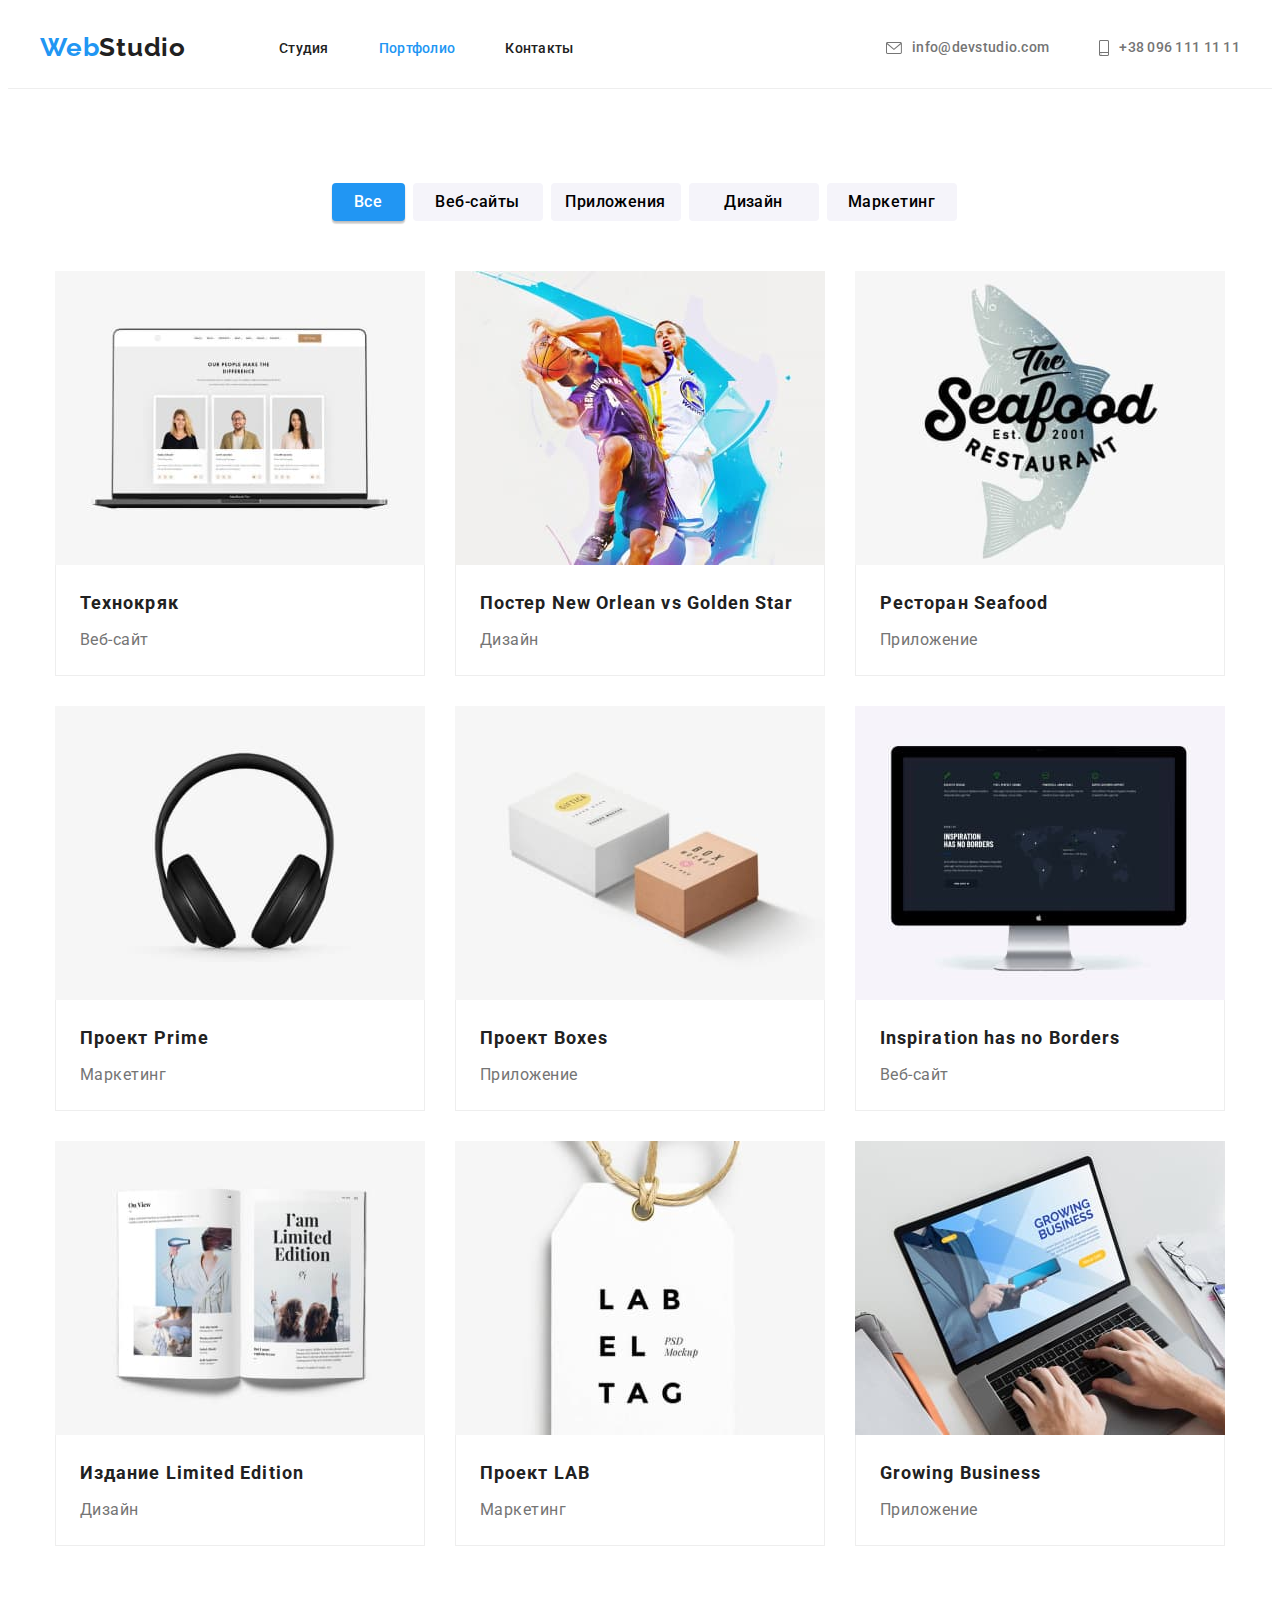
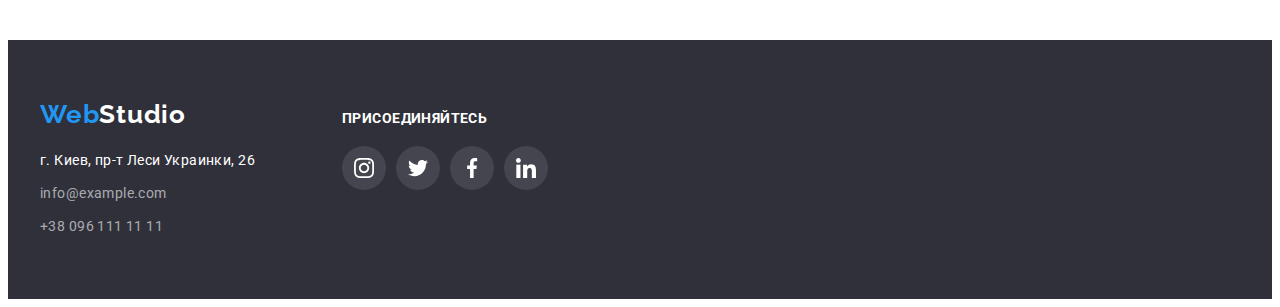
==== portfolio.html @ 55870897 "new repository 5" ====
<!DOCTYPE html>
<html lang="ru">
  <head>
    <meta charset="UTF-8" />
    <meta http-equiv="X-UA-Compatible" content="IE=edge" />
    <meta name="viewport" content="width=device-width, initial-scale=1.0" />
    <link rel="preconnect" href="https://fonts.googleapis.com" />
    <link rel="preconnect" href="https://fonts.gstatic.com" crossorigin />
    <link
      href="https://fonts.googleapis.com/css2?family=Raleway:wght@700&family=Roboto:wght@400;500;700;900&display=swap"
      rel="stylesheet"
    />
    <link
      rel="stylesheet"
      href="https://cdnjs.cloudflare.com/ajax/libs/modern-normalize/1.1.0/modern-normalize.min.css"
      integrity="sha512-wpPYUAdjBVSE4KJnH1VR1HeZfpl1ub8YT/NKx4PuQ5NmX2tKuGu6U/JRp5y+Y8XG2tV+wKQpNHVUX03MfMFn9Q=="
      crossorigin="anonymous"
      referrerpolicy="no-referrer"
    />
    <link rel="stylesheet" href="./css/styles.css" />
    <title>Portfolio</title>
  </head>
  <!----------------------------------------------Header site--------------------------->
  <body>
    <header class="header">
      <div class="header container">
        <a href="./index.html" class="top-logo link">
          Web<span class="header-logo">Studio</span>
        </a>
        <nav class="header-nav">
          <ul class="header-nav-list list">
            <li class="header-nav-links"><a href="./index.html" class="link">Студия</a></li>
            <li class="header-nav-links"><a href="" class="link current">Портфолио</a></li>
            <li class="header-nav-links"><a href="" class="link">Контакты</a></li>
          </ul>
        </nav>

        <ul class="header-contacts list">
          <li class="header-contacts-item">
            <a href="mailto:info@devstudio.com" class="header-email-second link"
              ><svg class="email-second-icon" width="16" height="12">
                <use href="./images/icons/symbol-defs.svg#icon-envelope-hover"></use>
              </svg>
              info@devstudio.com</a
            >
          </li>
          <li class="header-contacts-item">
            <a href="tel:+380961111111" class="header-tel-second link"
              ><svg class="tel-second-icon" width="10" height="16">
                <use href="./images/icons/symbol-defs.svg#icon-smartphone"></use>
              </svg>
              +38 096 111 11 11</a
            >
          </li>
        </ul>
      </div>
    </header>
    <!------------------------------------------------Filters---------------------------------->
    <main>
      <section class="section filters">
        <div class="container">
          <h1 class="visually-hidden">Информационный блок</h1>
          <ul class="filter-list list">
            <li class="filter-btn">
              <button type="button" class="portfolio-button primary link">Все</button>
            </li>
            <li class="filter-btn">
              <button type="button" class="portfolio-button link">Веб-сайты</button>
            </li>
            <li class="filter-btn">
              <button type="button" class="portfolio-button link">Приложения</button>
            </li>
            <li class="filter-btn">
              <button type="button" class="portfolio-button link">Дизайн</button>
            </li>
            <li class="filter-btn">
              <button type="button" class="portfolio-button link">Маркетинг</button>
            </li>
          </ul>

          <!--------------------------------------------Foto progects---------------------------->
          <div class="progect">
            <ul class="progect-image-list list">
              <li class="progect-img-item">
                <a href="" class="progect-link">
                  <img
                    src="./images/progect-table-img/1.jpg"
                    alt="демонстрация экрана"
                    width="370"
                    height="294"
                  />
                  <div class="progect-title-text">
                    <h2 class="progect-title">Технокряк</h2>
                    <p class="progect-text">Веб-сайт</p>
                  </div>
                </a>
              </li>
              <li class="progect-img-item">
                <a href="" class="progect-link">
                  <img
                    src="./images/progect-table-img/2.jpg"
                    alt="баскетболисты"
                    width="370"
                    height="294"
                  />
                  <div class="progect-title-text">
                    <h2 class="progect-title">
                      Постер <span lang="en">New Orlean vs Golden Star</span>
                    </h2>
                    <p class="progect-text">Дизайн</p>
                  </div>
                </a>
              </li>
              <li class="progect-img-item">
                <a href="" class="progect-link">
                  <img
                    src="./images/progect-table-img/3.jpg"
                    alt="логотип ресторана"
                    width="370"
                    height="294"
                  />
                  <div class="progect-title-text">
                    <h2 class="progect-title">Ресторан <span lang="en">Seafood</span></h2>
                    <p class="progect-text">Приложение</p>
                  </div>
                </a>
              </li>
              <li class="progect-img-item">
                <a href="" class="progect-link">
                  <img
                    src="./images/progect-table-img/4.jpg"
                    alt="наушники"
                    width="370"
                    height="294"
                  />
                  <div class="progect-title-text">
                    <h2 class="progect-title">Проект <span lang="en">Prime</span></h2>
                    <p class="progect-text">Маркетинг</p>
                  </div>
                </a>
              </li>
              <li class="progect-img-item">
                <a href="" class="progect-link">
                  <img
                    src="./images/progect-table-img/5.jpg"
                    alt="коробки"
                    width="370"
                    height="294"
                  />
                  <div class="progect-title-text">
                    <h2 class="progect-title">Проект <span lang="en">Boxes</span></h2>
                    <p class="progect-text">Приложение</p>
                  </div>
                </a>
              </li>
              <li class="progect-img-item">
                <a href="" class="progect-link">
                  <img
                    src="./images/progect-table-img/6.jpg"
                    alt="монитор"
                    width="370"
                    height="294"
                  />
                  <div class="progect-title-text">
                    <h2 class="progect-title" lang="en">Inspiration has no Borders</h2>
                    <p class="progect-text">Веб-сайт</p>
                  </div>
                </a>
              </li>
              <li class="progect-img-item">
                <a href="" class="progect-link">
                  <img
                    src="./images/progect-table-img/7.jpg"
                    alt="журнал"
                    width="370"
                    height="294"
                  />
                  <div class="progect-title-text">
                    <h2 class="progect-title">Издание <span lang="en">Limited Edition</span></h2>
                    <p class="progect-text">Дизайн</p>
                  </div>
                </a>
              </li>
              <li class="progect-img-item">
                <a href="" class="progect-link">
                  <img
                    src="./images/progect-table-img/8.jpg"
                    alt="ярлык"
                    width="370"
                    height="294"
                  />
                  <div class="progect-title-text">
                    <h2 class="progect-title">Проект <span lang="en">LAB</span></h2>
                    <p class="progect-text">Маркетинг</p>
                  </div>
                </a>
              </li>
              <li class="progect-img-item">
                <a href="" class="progect-link">
                  <img
                    src="./images/progect-table-img/9.jpg"
                    alt="ноутбук"
                    width="370"
                    height="294"
                  />
                  <div class="progect-title-text">
                    <h2 class="progect-title" lang="en">Growing Business</h2>
                    <p class="progect-text">Приложение</p>
                  </div>
                </a>
              </li>
            </ul>
          </div>
        </div>
      </section>
    </main>

    <!-------------------------------------------------------Footer------------------------------------->
    <footer class="footer">
      <div class="container">
        <div class="bottom-adress">
        <a href="./index.html" class="bottom-logo link">
          Web<span class="footer-logo">Studio</span>
        </a>
        <address class="footer-address">
          <ul class="footer-list list">
            <li class="footer-map">
              <a
                href="https://bit.ly/3pXMvUd"
                target="_blank"
                rel="noopener noreferrer"
                class="footer-map link"
                >г. Киев, пр-т Леси Украинки, 26</a
              >
            </li>
            <li class="footer-email">
              <a href="mailto:info@devstudio.com" class="footer-email link">info@example.com</a>
            </li>
            <li class="footer-tel">
              <a href="tel:+380961111111" class="footer-tel link">+38 096 111 11 11</a>
            </li>
          </ul>
        </address>
      </div>

  <div class="join">
    <p class="join-title">ПРИСОЕДИНЯЙТЕСЬ</p>
        <ul class="join-list">
          <li class="join-image">
            <a href="" class="join-link"
              ><svg class="join-soc-icon" width="20" height="20">
                <use href="./images/icons/symbol-defs.svg#icon-instagram"></use>
              </svg>
            </a>
          </li>
          <li class="join-image">
            <a href="" class="join-link"
              ><svg class="join-soc-icon" width="20" height="20">
                <use href="./images/icons/symbol-defs.svg#icon-twitter"></use>
              </svg>
            </a>
          </li>
          <li class="join-image">
            <a href="" class="join-link"
              ><svg class="join-soc-icon" width="20" height="20">
                <use href="./images/icons/symbol-defs.svg#icon-facebook"></use>
              </svg>
            </a>
          </li>
          <li class="join-image">
            <a href="" class="join-link"
              ><svg class="join-soc-icon" width="20" height="20">
                <use href="./images/icons/symbol-defs.svg#icon-linkedin"></use>
              </svg>
            </a>
          </li>
        </ul>
    </div>
    </footer>
  </body>
</html>
---- css/styles.css ----
/*Стили для index.html*/

/* цвет основного текста #212121 */
/* вторичный цвет текста #757575 */
/* белый #FFFFFF */
/* акцент #2196F3 */
/* вторичный цвет фона #2F303A */

:root {
  --primary-text-color: #212121;
  --title-text-color: #757575;
  --accent-color: #2196f3;
  --primary-white-color: #ffffff;
  --secondary-background-color: #2f303a;
  --section-background-color: #f5f4fa;
  --border-color: #eeeeee;
}

body {
  font-family: 'Roboto', 'Raleway', sans-serif;
  background-color: var(--primary-white-color);
  color: var(--primary-text-color);
  font-size: 14px;
  letter-spacing: 0.03em;
}

p,
h1,
h2,
h3 {
  margin: 0;
}

ul {
  padding: 0;
  margin: 0;
}

img {
  display: block;
  max-width: 100%;
  height: auto;
}

.link {
  text-decoration: none;
}

.list {
  list-style: none;
}

.container {
  width: 1200px;
  padding-left: 15px;
  padding-right: 15px;
  margin: 0 auto;
}

.visually-hidden {
  position: absolute;
  white-space: nowrap;
  width: 1px;
  height: 1px;
  overflow: hidden;
  border: 0;
  padding: 0;
  clip: rect(0 0 0 0);
  clip-path: inset(50%);
  margin: -1px;
}

/*-------------------------------Header site-----------------------*/

.header {
  height: 80px;
  border-bottom: 1px solid var(--border-color);
}

.header .container {
  display: flex;
  align-items: center;
}

.top-logo {
  font-family: 'Raleway';
  font-style: normal;
  font-weight: 700;
  font-size: 26px;
  line-height: 1.12;
  letter-spacing: 0.03em;
  color: var(--accent-color);

  margin-right: 93px;
  padding-top: 24px;
  padding-bottom: 25px;
}

.header-logo {
  color: var(--primary-text-color);
}

.header-nav-list {
  display: flex;
  margin-left: auto;
}

.header-nav-links > .link.current {
  background-color: var(--primary-white-color);
  color: var(--accent-color);
}

.header-nav-links .link:hover,
.header-nav-links .link:focus {
  background-color: var(--primary-white-color);
  color: var(--accent-color);
}

.header-nav-links > .link {
  font-style: normal;
  font-weight: 500;
  font-size: 14px;
  line-height: 1.14;
  letter-spacing: 0.02em;
  color: var(--primary-text-color);

  padding-top: 32px;
  padding-bottom: 32px;
}

.header-nav-links:not(:last-child) {
  margin-right: 50px;
}

.header-contacts {
  display: flex;
  margin-left: auto;
}

.header-contacts .link:hover,
.header-contacts .link:focus {
  background-color: var(--primary-white-color);
  color: var(--accent-color);
}

.header-email-first,
.header-email-second {
  margin-right: 50px;
}

.header-email-first,
.header-tel-first,
.header-email-second,
.header-tel-second {
  display: flex;
  align-items: center;
  font-style: normal;
  font-weight: 500;
  font-size: 14px;
  line-height: 1.14;
  letter-spacing: 0.02em;
  color: var(--title-text-color);

  padding-top: 32px;
  padding-bottom: 32px;
}

.email-first-icon,
.tel-first-icon,
.email-second-icon,
.tel-second-icon {
  margin-right: 10px;
  fill: currentColor;
}

/*----------------------------------Hero----------------------------*/

.hero {
  background-color: var(--secondary-background-color);
  padding-top: 200px;
  padding-bottom: 200px;
  background-image: linear-gradient(rgba(47, 48, 58, 0.4), rgba(47, 48, 58, 0.4)),
    url(../images/hero-bg/hero-bg.jpg);
  background-repeat: no-repeat;
  background-size: cover;
  max-width: 1600px;
  margin: 0 auto;
}

.hero-title {
  font-weight: 900;
  font-size: 44px;
  line-height: 1.36;
  text-align: center;
  letter-spacing: 0.06em;
  text-transform: uppercase;
  color: var(--primary-white-color);

  margin: 0 auto;
  margin-bottom: 30px;
  max-width: 696px;
}

/*-------------------------------HeroButton--------------------------*/

.hero-button.primary {
  font-family: 'Roboto';
  font-style: normal;
  font-weight: 700;
  min-width: 200px;
  height: 50px;
  font-size: 16px;
  line-height: 1.88;
  display: flex;
  align-items: center;
  text-align: center;
  justify-content: center;
  letter-spacing: 0.06em;
  box-shadow: 0px 4px 4px rgba(0, 0, 0, 0.15);
  border-radius: 4px;
  border: none;
  background-color: var(--accent-color);
  color: var(--primary-white-color);

  margin: 0 auto;
}

/*----------------------------------Peculiarities-------------------*/
.section {
  padding-top: 94px;
  padding-bottom: 94px;
}

.peculiarities-image-list {
  display: flex;
  margin-bottom: 30px;
}

.peculiarities-image-item {
  display: flex;
  width: 270px;
  height: 120px;
  background-color: var(--section-background-color);
  justify-content: center;
  border-radius: 4px;
}

.peculiarities-image {
  display: flex;
  justify-content: center;
  align-items: center;
}

.peculiarities-image-item:not(:last-child) {
  margin-right: 30px;
}

.peculiarities-list {
  display: flex;
}

.peculiarities-items:not(:last-child) {
  margin-right: 30px;
}

.peculiarities-title {
  font-weight: 700;
  font-size: 14px;
  line-height: 1.13;
  letter-spacing: 0.03em;
  text-transform: uppercase;
  color: var(--primary-text-color);

  margin-bottom: 10px;
}

.peculiarities-desc {
  line-height: 1.71;
  color: var(--title-text-color);
}
.peculiarities-list,
.title {
  color: var(--primary-text-color);
}

/*----------------------------------What are we doing--------------*/

.work {
  padding-top: 0;
}

.work-list {
  display: flex;
  justify-content: center;
}

.work-image:not(:last-child) {
  margin-right: 30px;
}

.work-title {
  font-weight: 700;
  font-size: 36px;
  line-height: 1.16;
  text-align: center;
  letter-spacing: 0.03em;
  color: var(--primary-text-color);

  margin-bottom: 50px;
}

.work-list,
.title {
  color: var(--primary-text-color);
}

/*-------------------------------Command-list-----------------------*/
.command {
  background-color: var(--section-background-color);
}

.command-list,
.name-title {
  color: var(--primary-text-color);
}

.command-title {
  font-weight: 700;
  font-size: 36px;
  line-height: 1.16;
  text-align: center;
  letter-spacing: 0.03em;
  color: var(--primary-text-color);

  margin-bottom: 50px;
}

.command-list {
  display: flex;
  list-style: none;
  padding: 0;
  margin: 0;
  justify-content: center;
}

.command-image:not(:last-child) {
  margin-right: 30px;
}

.command-image {
  background: var(--primary-white-color);
  box-shadow: 0px 1px 3px rgba(0, 0, 0, 0.12), 0px 1px 1px rgba(0, 0, 0, 0.14),
    0px 2px 1px rgba(0, 0, 0, 0.2);
  border-radius: 0px 0px 4px 4px;
}

.name-title {
  font-weight: 500;
  font-size: 16px;
  line-height: 1.12;
  text-align: center;
  letter-spacing: 0.03em;
  color: var(--primary-text-color);

  margin-top: 30px;
  margin-bottom: 10px;
}

.speciality-user {
  font-size: 16px;
  line-height: 1.12;
  text-align: center;
  letter-spacing: 0.03em;
  color: var(--title-text-color);

  margin-bottom: 16px;
}

.command-soc-list {
  display: flex;
  justify-content: center;
  margin-bottom: 30px;
}

.command-soc-item + .command-soc-item {
  margin-left: 10px;
}

.command-soc-link {
  width: 44px;
  height: 44px;
  background-color: var(--primary-white-color);
  border-radius: 50%;
  display: flex;
  justify-content: center;
  align-items: center;
  fill: #afb1b8;
}

.command-soc-link:hover,
.command-soc-link:focus {
  background-color: var(--accent-color);
  fill: var(--primary-white-color);
}

/*--------------------------------Regular customers---------------------*/

.customers-title {
  font-weight: 700;
  font-size: 36px;
  line-height: 42px;
  text-align: center;
  letter-spacing: 0.03em;
  color: var(--primary-text-color);

  margin-bottom: 50px;
}

.customers-list {
  display: flex;
  list-style: none;
  padding: 0;
  margin: 0;
  justify-content: center;
}

.customers-image + .customers-image {
  margin-left: 30px;
}

.customers-link {
  width: 170px;
  height: 92px;
  background-color: var(--primary-white-color);
  display: flex;
  justify-content: center;
  align-items: center;
  fill: #afb1b8;

  border: 1px solid #afb1b8;
  box-sizing: border-box;
  border-radius: 4px;
}

.customers-link:hover,
.customers-link:focus {
  background-color: var(--primary-white-color);
  fill: var(--accent-color);
}

/*--------------------------------Footer--------------------------------*/

.footer {
  background-color: var(--secondary-background-color);

  padding-top: 60px;
  padding-bottom: 60px;
}

.footer .container {
  display: flex;
  align-items: baseline;
}

.bottom-logo {
  font-family: 'Raleway';
  font-style: normal;
  font-weight: 700;
  font-size: 26px;
  line-height: 1.12;
  letter-spacing: 0.03em;
  color: var(--accent-color);

  margin-right: 156px;
}

.footer-logo {
  color: var(--primary-white-color);
}

.footer-address {
  margin-top: 20px;
}

.footer-list {
  font-family: 'Roboto';
  font-style: normal;
  line-height: 1.71;
  letter-spacing: 0.03em;
  color: var(--primary-white-color);
}

.footer-map {
  line-height: 1.71;
  cursor: default;
  color: var(--primary-white-color);

  margin-bottom: 9px;
}

.footer-map .link:hover,
.footer-map .link:focus {
  background-color: var(--secondary-background-color);
  color: var(--accent-color);
}

.footer-email,
.footer-tel {
  line-height: 1.71;
  cursor: default;
  color: rgba(255, 255, 255, 0.6);

  margin-bottom: 9px;
}

.footer-tel {
  margin-bottom: 0;
}

.footer-email .link:hover,
.footer-email .link:focus,
.footer-tel .link:hover,
.footer-tel .link:focus {
  background-color: var(--secondary-background-color);
  color: var(--accent-color);
}

.join-title {
  font-weight: 700;
  line-height: 16px;
  text-transform: uppercase;
  color: var(--primary-white-color);

  margin-bottom: 20px;
}

.join-list {
  display: flex;
  list-style: none;
}

.join-image:not(:last-child) {
  margin-right: 10px;
}

.join-link {
  width: 44px;
  height: 44px;
  background-color: rgba(255, 255, 255, 0.1);
  border-radius: 50%;
  display: flex;
  justify-content: center;
  align-items: center;
  fill: var(--primary-white-color);
}

.join-link:hover,
.join-link:focus {
  background-color: var(--accent-color);
  fill: var(--primary-white-color);
}

/*--------------------------Стили для portfolio.html----------------*/

.filter-list {
  display: flex;
  justify-content: center;
  margin-bottom: 50px;
}

.filter-list {
  font-weight: 500;
  font-size: 16px;
  line-height: 1.62;
  letter-spacing: 0.03em;
  color: var(--primary-text-color);
}

.filter-btn {
  margin-left: 8px;
}

.portfolio-button.primary {
  max-width: 73px;
  height: 38px;
  box-shadow: 0px 3px 1px rgba(0, 0, 0, 0.1), 0px 1px 2px rgba(0, 0, 0, 0.08),
    0px 2px 2px rgba(0, 0, 0, 0.12);
  border-radius: 4px;
  border: none;
  background-color: var(--accent-color);
  color: var(--primary-white-color);
}

.portfolio-button:hover,
.portfolio-button:focus {
  background-color: var(--accent-color);
  color: var(--primary-white-color);
}

.portfolio-button,
.filter-title {
  font-family: 'Roboto';
  font-style: normal;
  font-weight: 500;
  font-size: 16px;
  line-height: 1.62;
  letter-spacing: 0.03em;
  width: 130px;
  height: 38px;
  left: 976px;
  top: 174px;
  background: var(--section-background-color);
  border-radius: 4px;
  border: none;
}

/*-----------------------------------Foto progects----------------------------*/
.progect-image-list {
  display: flex;
  flex-wrap: wrap;
  justify-content: center;
  margin-right: -30px;
  margin-bottom: -30px;
}

.progect-img-item {
  background: var(--primary-white-color);

  margin-right: 30px;
  margin-bottom: 30px;
}

.progect-link {
  text-decoration: none;
}

.progect-link:hover,
.progect-link:focus {
  display: block;
  box-shadow: 0px 1px 1px rgba(0, 0, 0, 0.12), 0px 4px 4px rgba(0, 0, 0, 0.06),
    1px 4px 6px rgba(0, 0, 0, 0.16);
}

.progect-title-text {
  padding: 20px 24px 20px 24px;
  border-left: 1px solid var(--border-color);
  border-right: 1px solid var(--border-color);
  border-bottom: 1px solid var(--border-color);
}

.progect-title {
  font-weight: 700;
  font-size: 18px;
  line-height: 2;
  letter-spacing: 0.06em;
  color: var(--primary-text-color);

  margin-bottom: 4px;
}

.progect-text {
  font-size: 16px;
  line-height: 1.88;
  letter-spacing: 0.03em;
  color: var(--title-text-color);
}
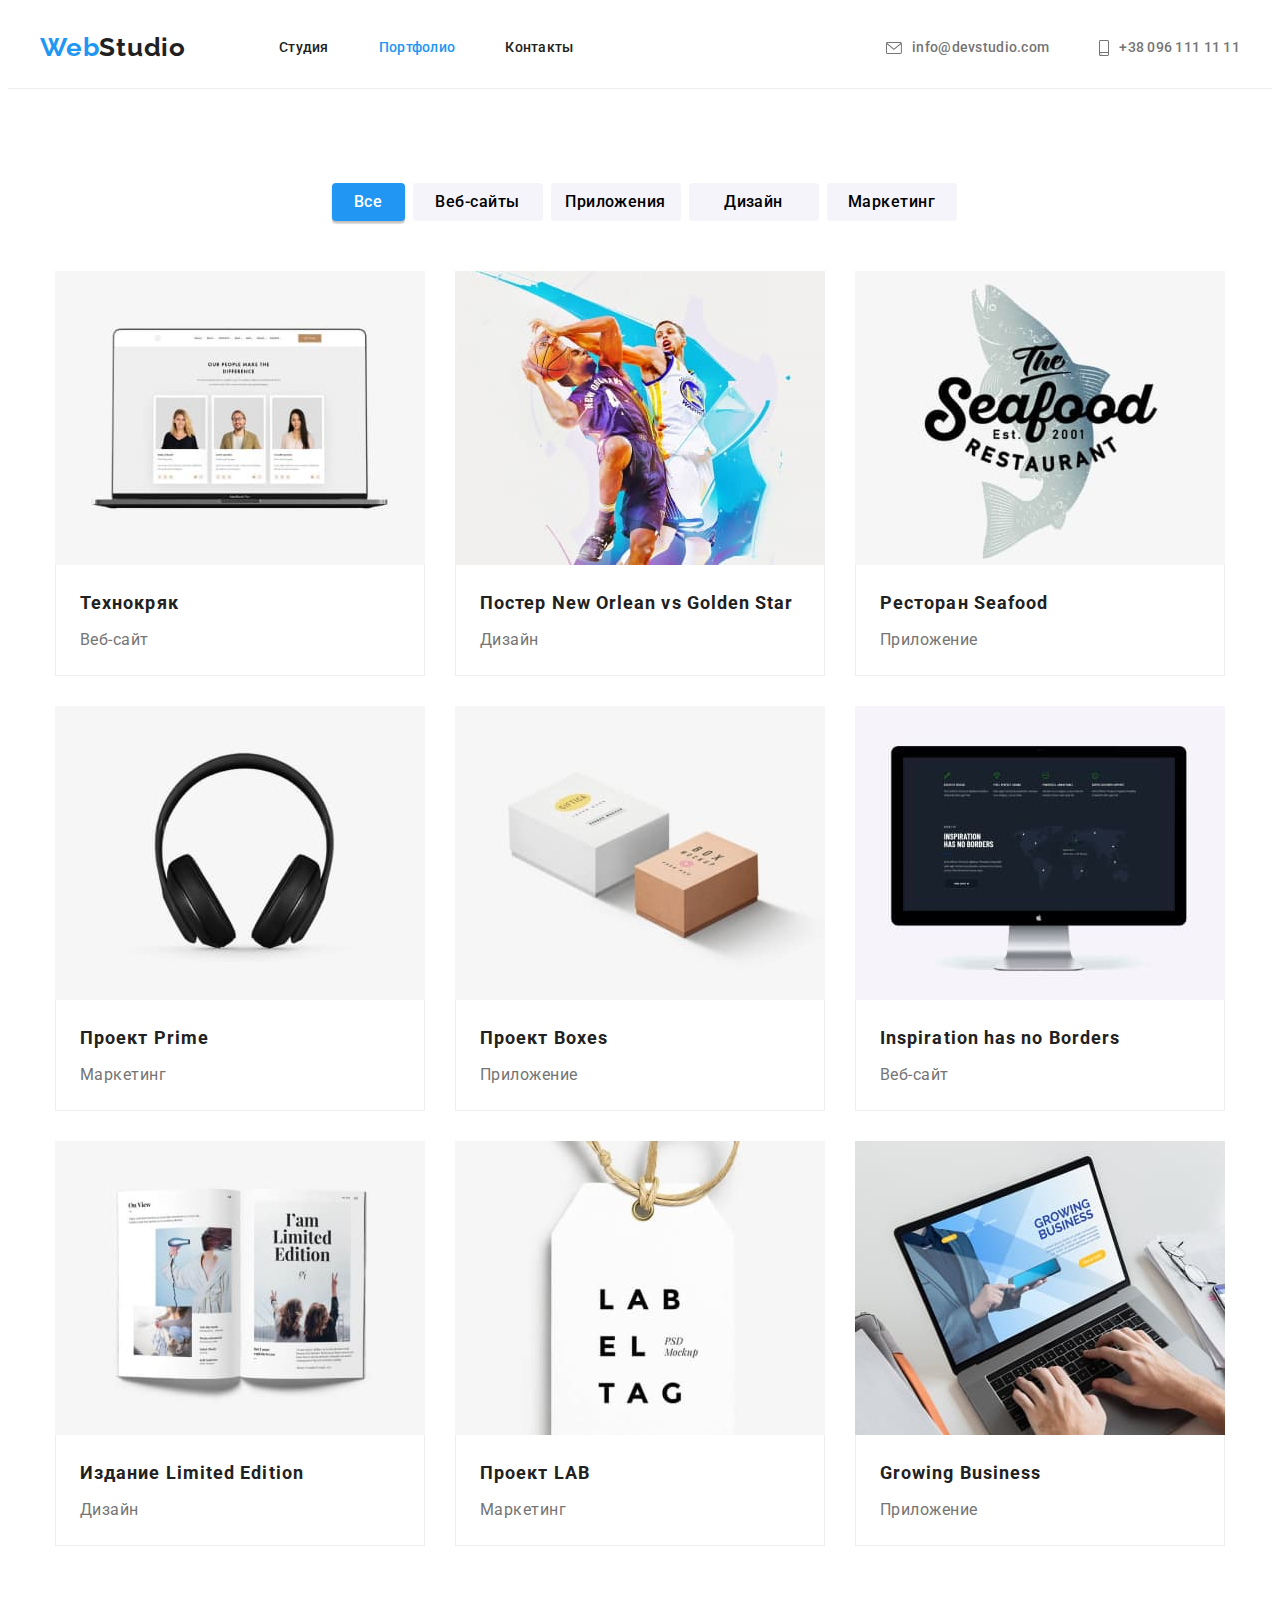
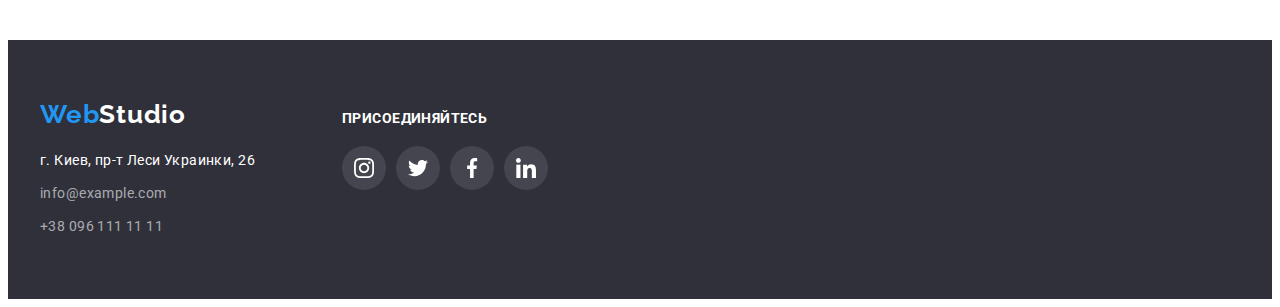
==== commit 0096e2ab: "правки дз5" ====
--- a/portfolio.html
+++ b/portfolio.html
@@ -17,10 +17,14 @@
       crossorigin="anonymous"
       referrerpolicy="no-referrer"
     />
+    <link
+      rel="stylesheet"
+      href="https://cdnjs.cloudflare.com/ajax/libs/animate.css/4.1.1/animate.min.css"
+    />
     <link rel="stylesheet" href="./css/styles.css" />
     <title>Portfolio</title>
   </head>
-  <!----------------------------------------------Header site--------------------------->
+  <!--Header site-->
   <body>
     <header class="header">
       <div class="header container">
@@ -55,7 +59,7 @@
         </ul>
       </div>
     </header>
-    <!------------------------------------------------Filters---------------------------------->
+    <!--Filters-->
     <main>
       <section class="section filters">
         <div class="container">
@@ -78,17 +82,24 @@
             </li>
           </ul>
 
-          <!--------------------------------------------Foto progects---------------------------->
+          <!--Foto progects-->
           <div class="progect">
             <ul class="progect-image-list list">
               <li class="progect-img-item">
                 <a href="" class="progect-link">
-                  <img
-                    src="./images/progect-table-img/1.jpg"
-                    alt="демонстрация экрана"
-                    width="370"
-                    height="294"
-                  />
+                  <div class="progect-top-wrap">
+                    <img
+                      src="./images/progect-table-img/1.jpg"
+                      alt="демонстрация экрана"
+                      width="370"
+                      height="294"
+                    />
+                    <p class="progect-top-text">
+                      Ресурс предлагает комплексные предложения с разным уровнем функционала и
+                      сервисов. Все это позволит посетителю получить исчерпывающие сведения о
+                      компании или частном лице.
+                    </p>
+                  </div>
                   <div class="progect-title-text">
                     <h2 class="progect-title">Технокряк</h2>
                     <p class="progect-text">Веб-сайт</p>
@@ -97,12 +108,19 @@
               </li>
               <li class="progect-img-item">
                 <a href="" class="progect-link">
-                  <img
-                    src="./images/progect-table-img/2.jpg"
-                    alt="баскетболисты"
-                    width="370"
-                    height="294"
-                  />
+                  <div class="progect-top-wrap">
+                    <img
+                      src="./images/progect-table-img/2.jpg"
+                      alt="баскетболисты"
+                      width="370"
+                      height="294"
+                    />
+                    <p class="progect-top-text">
+                      Ресурс предлагает комплексные предложения с разным уровнем функционала и
+                      сервисов. Все это позволит посетителю получить исчерпывающие сведения о
+                      компании или частном лице.
+                    </p>
+                  </div>
                   <div class="progect-title-text">
                     <h2 class="progect-title">
                       Постер <span lang="en">New Orlean vs Golden Star</span>
@@ -113,12 +131,19 @@
               </li>
               <li class="progect-img-item">
                 <a href="" class="progect-link">
-                  <img
-                    src="./images/progect-table-img/3.jpg"
-                    alt="логотип ресторана"
-                    width="370"
-                    height="294"
-                  />
+                  <div class="progect-top-wrap">
+                    <img
+                      src="./images/progect-table-img/3.jpg"
+                      alt="логотип ресторана"
+                      width="370"
+                      height="294"
+                    />
+                    <p class="progect-top-text">
+                      Ресурс предлагает комплексные предложения с разным уровнем функционала и
+                      сервисов. Все это позволит посетителю получить исчерпывающие сведения о
+                      компании или частном лице.
+                    </p>
+                  </div>
                   <div class="progect-title-text">
                     <h2 class="progect-title">Ресторан <span lang="en">Seafood</span></h2>
                     <p class="progect-text">Приложение</p>
@@ -127,12 +152,19 @@
               </li>
               <li class="progect-img-item">
                 <a href="" class="progect-link">
-                  <img
-                    src="./images/progect-table-img/4.jpg"
-                    alt="наушники"
-                    width="370"
-                    height="294"
-                  />
+                  <div class="progect-top-wrap">
+                    <img
+                      src="./images/progect-table-img/4.jpg"
+                      alt="наушники"
+                      width="370"
+                      height="294"
+                    />
+                    <p class="progect-top-text">
+                      Ресурс предлагает комплексные предложения с разным уровнем функционала и
+                      сервисов. Все это позволит посетителю получить исчерпывающие сведения о
+                      компании или частном лице.
+                    </p>
+                  </div>
                   <div class="progect-title-text">
                     <h2 class="progect-title">Проект <span lang="en">Prime</span></h2>
                     <p class="progect-text">Маркетинг</p>
@@ -141,12 +173,19 @@
               </li>
               <li class="progect-img-item">
                 <a href="" class="progect-link">
-                  <img
-                    src="./images/progect-table-img/5.jpg"
-                    alt="коробки"
-                    width="370"
-                    height="294"
-                  />
+                  <div class="progect-top-wrap">
+                    <img
+                      src="./images/progect-table-img/5.jpg"
+                      alt="коробки"
+                      width="370"
+                      height="294"
+                    />
+                    <p class="progect-top-text">
+                      Ресурс предлагает комплексные предложения с разным уровнем функционала и
+                      сервисов. Все это позволит посетителю получить исчерпывающие сведения о
+                      компании или частном лице.
+                    </p>
+                  </div>
                   <div class="progect-title-text">
                     <h2 class="progect-title">Проект <span lang="en">Boxes</span></h2>
                     <p class="progect-text">Приложение</p>
@@ -155,12 +194,19 @@
               </li>
               <li class="progect-img-item">
                 <a href="" class="progect-link">
-                  <img
-                    src="./images/progect-table-img/6.jpg"
-                    alt="монитор"
-                    width="370"
-                    height="294"
-                  />
+                  <div class="progect-top-wrap">
+                    <img
+                      src="./images/progect-table-img/6.jpg"
+                      alt="монитор"
+                      width="370"
+                      height="294"
+                    />
+                    <p class="progect-top-text">
+                      Ресурс предлагает комплексные предложения с разным уровнем функционала и
+                      сервисов. Все это позволит посетителю получить исчерпывающие сведения о
+                      компании или частном лице.
+                    </p>
+                  </div>
                   <div class="progect-title-text">
                     <h2 class="progect-title" lang="en">Inspiration has no Borders</h2>
                     <p class="progect-text">Веб-сайт</p>
@@ -169,12 +215,19 @@
               </li>
               <li class="progect-img-item">
                 <a href="" class="progect-link">
-                  <img
-                    src="./images/progect-table-img/7.jpg"
-                    alt="журнал"
-                    width="370"
-                    height="294"
-                  />
+                  <div class="progect-top-wrap">
+                    <img
+                      src="./images/progect-table-img/7.jpg"
+                      alt="журнал"
+                      width="370"
+                      height="294"
+                    />
+                    <p class="progect-top-text">
+                      Ресурс предлагает комплексные предложения с разным уровнем функционала и
+                      сервисов. Все это позволит посетителю получить исчерпывающие сведения о
+                      компании или частном лице.
+                    </p>
+                  </div>
                   <div class="progect-title-text">
                     <h2 class="progect-title">Издание <span lang="en">Limited Edition</span></h2>
                     <p class="progect-text">Дизайн</p>
@@ -183,12 +236,19 @@
               </li>
               <li class="progect-img-item">
                 <a href="" class="progect-link">
-                  <img
-                    src="./images/progect-table-img/8.jpg"
-                    alt="ярлык"
-                    width="370"
-                    height="294"
-                  />
+                  <div class="progect-top-wrap">
+                    <img
+                      src="./images/progect-table-img/8.jpg"
+                      alt="ярлык"
+                      width="370"
+                      height="294"
+                    />
+                    <p class="progect-top-text">
+                      Ресурс предлагает комплексные предложения с разным уровнем функционала и
+                      сервисов. Все это позволит посетителю получить исчерпывающие сведения о
+                      компании или частном лице.
+                    </p>
+                  </div>
                   <div class="progect-title-text">
                     <h2 class="progect-title">Проект <span lang="en">LAB</span></h2>
                     <p class="progect-text">Маркетинг</p>
@@ -197,12 +257,19 @@
               </li>
               <li class="progect-img-item">
                 <a href="" class="progect-link">
-                  <img
-                    src="./images/progect-table-img/9.jpg"
-                    alt="ноутбук"
-                    width="370"
-                    height="294"
-                  />
+                  <div class="progect-top-wrap">
+                    <img
+                      src="./images/progect-table-img/9.jpg"
+                      alt="ноутбук"
+                      width="370"
+                      height="294"
+                    />
+                    <p class="progect-top-text">
+                      Ресурс предлагает комплексные предложения с разным уровнем функционала и
+                      сервисов. Все это позволит посетителю получить исчерпывающие сведения о
+                      компании или частном лице.
+                    </p>
+                  </div>
                   <div class="progect-title-text">
                     <h2 class="progect-title" lang="en">Growing Business</h2>
                     <p class="progect-text">Приложение</p>
@@ -215,67 +282,68 @@
       </section>
     </main>
 
-    <!-------------------------------------------------------Footer------------------------------------->
+    <!--Footer-->
     <footer class="footer">
       <div class="container">
         <div class="bottom-adress">
-        <a href="./index.html" class="bottom-logo link">
-          Web<span class="footer-logo">Studio</span>
-        </a>
-        <address class="footer-address">
-          <ul class="footer-list list">
-            <li class="footer-map">
-              <a
-                href="https://bit.ly/3pXMvUd"
-                target="_blank"
-                rel="noopener noreferrer"
-                class="footer-map link"
-                >г. Киев, пр-т Леси Украинки, 26</a
-              >
-            </li>
-            <li class="footer-email">
-              <a href="mailto:info@devstudio.com" class="footer-email link">info@example.com</a>
-            </li>
-            <li class="footer-tel">
-              <a href="tel:+380961111111" class="footer-tel link">+38 096 111 11 11</a>
+          <a href="./index.html" class="bottom-logo link">
+            Web<span class="footer-logo">Studio</span>
+          </a>
+          <address class="footer-address">
+            <ul class="footer-list list">
+              <li class="footer-map">
+                <a
+                  href="https://bit.ly/3pXMvUd"
+                  target="_blank"
+                  rel="noopener noreferrer"
+                  class="footer-map link"
+                  >г. Киев, пр-т Леси Украинки, 26</a
+                >
+              </li>
+              <li class="footer-email">
+                <a href="mailto:info@devstudio.com" class="footer-email link">info@example.com</a>
+              </li>
+              <li class="footer-tel">
+                <a href="tel:+380961111111" class="footer-tel link">+38 096 111 11 11</a>
+              </li>
+            </ul>
+          </address>
+        </div>
+
+        <div class="join">
+          <p class="join-title">ПРИСОЕДИНЯЙТЕСЬ</p>
+          <ul class="join-list">
+            <li class="join-image">
+              <a href="" class="join-link"
+                ><svg class="join-soc-icon" width="20" height="20">
+                  <use href="./images/icons/symbol-defs.svg#icon-instagram"></use>
+                </svg>
+              </a>
+            </li>
+            <li class="join-image">
+              <a href="" class="join-link"
+                ><svg class="join-soc-icon" width="20" height="20">
+                  <use href="./images/icons/symbol-defs.svg#icon-twitter"></use>
+                </svg>
+              </a>
+            </li>
+            <li class="join-image">
+              <a href="" class="join-link"
+                ><svg class="join-soc-icon" width="20" height="20">
+                  <use href="./images/icons/symbol-defs.svg#icon-facebook"></use>
+                </svg>
+              </a>
+            </li>
+            <li class="join-image">
+              <a href="" class="join-link"
+                ><svg class="join-soc-icon" width="20" height="20">
+                  <use href="./images/icons/symbol-defs.svg#icon-linkedin"></use>
+                </svg>
+              </a>
             </li>
           </ul>
-        </address>
+        </div>
       </div>
-
-  <div class="join">
-    <p class="join-title">ПРИСОЕДИНЯЙТЕСЬ</p>
-        <ul class="join-list">
-          <li class="join-image">
-            <a href="" class="join-link"
-              ><svg class="join-soc-icon" width="20" height="20">
-                <use href="./images/icons/symbol-defs.svg#icon-instagram"></use>
-              </svg>
-            </a>
-          </li>
-          <li class="join-image">
-            <a href="" class="join-link"
-              ><svg class="join-soc-icon" width="20" height="20">
-                <use href="./images/icons/symbol-defs.svg#icon-twitter"></use>
-              </svg>
-            </a>
-          </li>
-          <li class="join-image">
-            <a href="" class="join-link"
-              ><svg class="join-soc-icon" width="20" height="20">
-                <use href="./images/icons/symbol-defs.svg#icon-facebook"></use>
-              </svg>
-            </a>
-          </li>
-          <li class="join-image">
-            <a href="" class="join-link"
-              ><svg class="join-soc-icon" width="20" height="20">
-                <use href="./images/icons/symbol-defs.svg#icon-linkedin"></use>
-              </svg>
-            </a>
-          </li>
-        </ul>
-    </div>
     </footer>
   </body>
 </html>
--- a/css/styles.css
+++ b/css/styles.css
@@ -105,15 +105,11 @@
   margin-left: auto;
 }
 
-.header-nav-links > .link.current {
-  background-color: var(--primary-white-color);
-  color: var(--accent-color);
-}
-
-.header-nav-links .link:hover,
-.header-nav-links .link:focus {
-  background-color: var(--primary-white-color);
-  color: var(--accent-color);
+.header-nav-links {
+  display: flex;
+  position: relative;
+  align-items: flex-end;
+  transition: color 250ms cubic-bezier(0.4, 0, 0.2, 1);
 }
 
 .header-nav-links > .link {
@@ -123,6 +119,7 @@
   line-height: 1.14;
   letter-spacing: 0.02em;
   color: var(--primary-text-color);
+  transition: color 250ms cubic-bezier(0.4, 0, 0.2, 1);
 
   padding-top: 32px;
   padding-bottom: 32px;
@@ -130,6 +127,30 @@
 
 .header-nav-links:not(:last-child) {
   margin-right: 50px;
+}
+
+.header-nav-links > .link.current {
+  background-color: var(--primary-white-color);
+  color: var(--accent-color);
+}
+
+.header-nav-links .link:hover,
+.header-nav-links .link:focus {
+  background-color: var(--primary-white-color);
+  color: var(--accent-color);
+}
+
+.header-nav-links::after {
+  position: absolute;
+  display: block;
+  content: '';
+  height: 4px;
+  border-radius: 2px;
+  background-color: var(--accent-color);
+}
+.header-nav-links:hover::after,
+.header-nav-links:focus::after {
+  width: 100%;
 }
 
 .header-contacts {
@@ -160,6 +181,7 @@
   line-height: 1.14;
   letter-spacing: 0.02em;
   color: var(--title-text-color);
+  transition: color 250ms cubic-bezier(0.4, 0, 0.2, 1);
 
   padding-top: 32px;
   padding-bottom: 32px;
@@ -309,6 +331,25 @@
   margin-bottom: 50px;
 }
 
+.work-wrap {
+  position: relative;
+}
+
+.work-text {
+  position: absolute;
+  bottom: 0;
+  font-weight: 700;
+  font-size: 14px;
+  line-height: 1.14;
+  text-align: center;
+  letter-spacing: 0.03em;
+  text-transform: uppercase;
+  background-color: rgba(47, 48, 58, 0.8);
+  color: var(--primary-white-color);
+  padding: 27px;
+  width: 370px;
+}
+
 .work-list,
 .title {
   color: var(--primary-text-color);
@@ -390,6 +431,7 @@
   width: 44px;
   height: 44px;
   background-color: var(--primary-white-color);
+  transition: color 250ms, background-color 250ms;
   border-radius: 50%;
   display: flex;
   justify-content: center;
@@ -432,6 +474,7 @@
   width: 170px;
   height: 92px;
   background-color: var(--primary-white-color);
+  transition: color 250ms cubic-bezier(0.4, 0, 0.2, 1);
   display: flex;
   justify-content: center;
   align-items: center;
@@ -494,6 +537,7 @@
   line-height: 1.71;
   cursor: default;
   color: var(--primary-white-color);
+  transition: color 250ms cubic-bezier(0.4, 0, 0.2, 1);
 
   margin-bottom: 9px;
 }
@@ -509,6 +553,7 @@
   line-height: 1.71;
   cursor: default;
   color: rgba(255, 255, 255, 0.6);
+  transition: color 250ms cubic-bezier(0.4, 0, 0.2, 1);
 
   margin-bottom: 9px;
 }
@@ -547,6 +592,7 @@
   width: 44px;
   height: 44px;
   background-color: rgba(255, 255, 255, 0.1);
+  transition: color 250ms, background-color 250ms;
   border-radius: 50%;
   display: flex;
   justify-content: center;
@@ -610,6 +656,7 @@
   left: 976px;
   top: 174px;
   background: var(--section-background-color);
+  transition: color 250ms, background-color 250ms;
   border-radius: 4px;
   border: none;
 }
@@ -632,6 +679,7 @@
 
 .progect-link {
   text-decoration: none;
+  transition: color 250ms, background-color 250ms;
 }
 
 .progect-link:hover,
@@ -641,6 +689,31 @@
     1px 4px 6px rgba(0, 0, 0, 0.16);
 }
 
+.progect-img-item:hover .progect-top-text {
+  transform: translateY(0%);
+}
+
+.progect-top-wrap {
+  position: relative;
+  overflow: hidden;
+}
+
+.progect-top-text {
+  position: absolute;
+  top: 0;
+  font-weight: 400;
+  font-size: 18px;
+  line-height: 1.56;
+  letter-spacing: 0.03em;
+  color: var(--primary-white-color);
+  background-color: rgba(33, 150, 243, 0.9);
+  padding: 63px 24px 63px 24px;
+  height: 100%;
+  transform: translateY(100%);
+  transition: transform 250ms, background-color 250ms;
+  overflow: auto;
+}
+
 .progect-title-text {
   padding: 20px 24px 20px 24px;
   border-left: 1px solid var(--border-color);
@@ -664,3 +737,45 @@
   letter-spacing: 0.03em;
   color: var(--title-text-color);
 }
+
+/*-------------------------------------Backdrop-----------------*/
+
+.backdrop {
+  position: fixed;
+  top: 0;
+  width: 100%;
+  height: 100%;
+  background-color: rgba(255, 255, 255, 0.1);
+  display: flex;
+  align-items: center;
+  justify-content: center;
+  transition: opacity 250ms, visibility 250ms;
+}
+
+.modal {
+  position: absolute;
+  width: 528px;
+  min-height: 581px;
+  background-color: var(--primary-white-color);
+  box-shadow: 0px 1px 3px rgba(0, 0, 0, 0.12), 0px 1px 1px rgba(0, 0, 0, 0.14),
+    0px 2px 1px rgba(0, 0, 0, 0.2);
+  border-radius: 4px;
+}
+
+.modal-close-btn {
+  position: absolute;
+  top: 10px;
+  right: 10px;
+  width: 30px;
+  height: 30px;
+  background: var(--primary-white-color);
+  border: 1px solid rgba(0, 0, 0, 0.1);
+  box-sizing: border-box;
+  border-radius: 50%;
+}
+
+.is-hidden {
+  opacity: 0;
+  pointer-events: none;
+  visibility: hidden;
+}
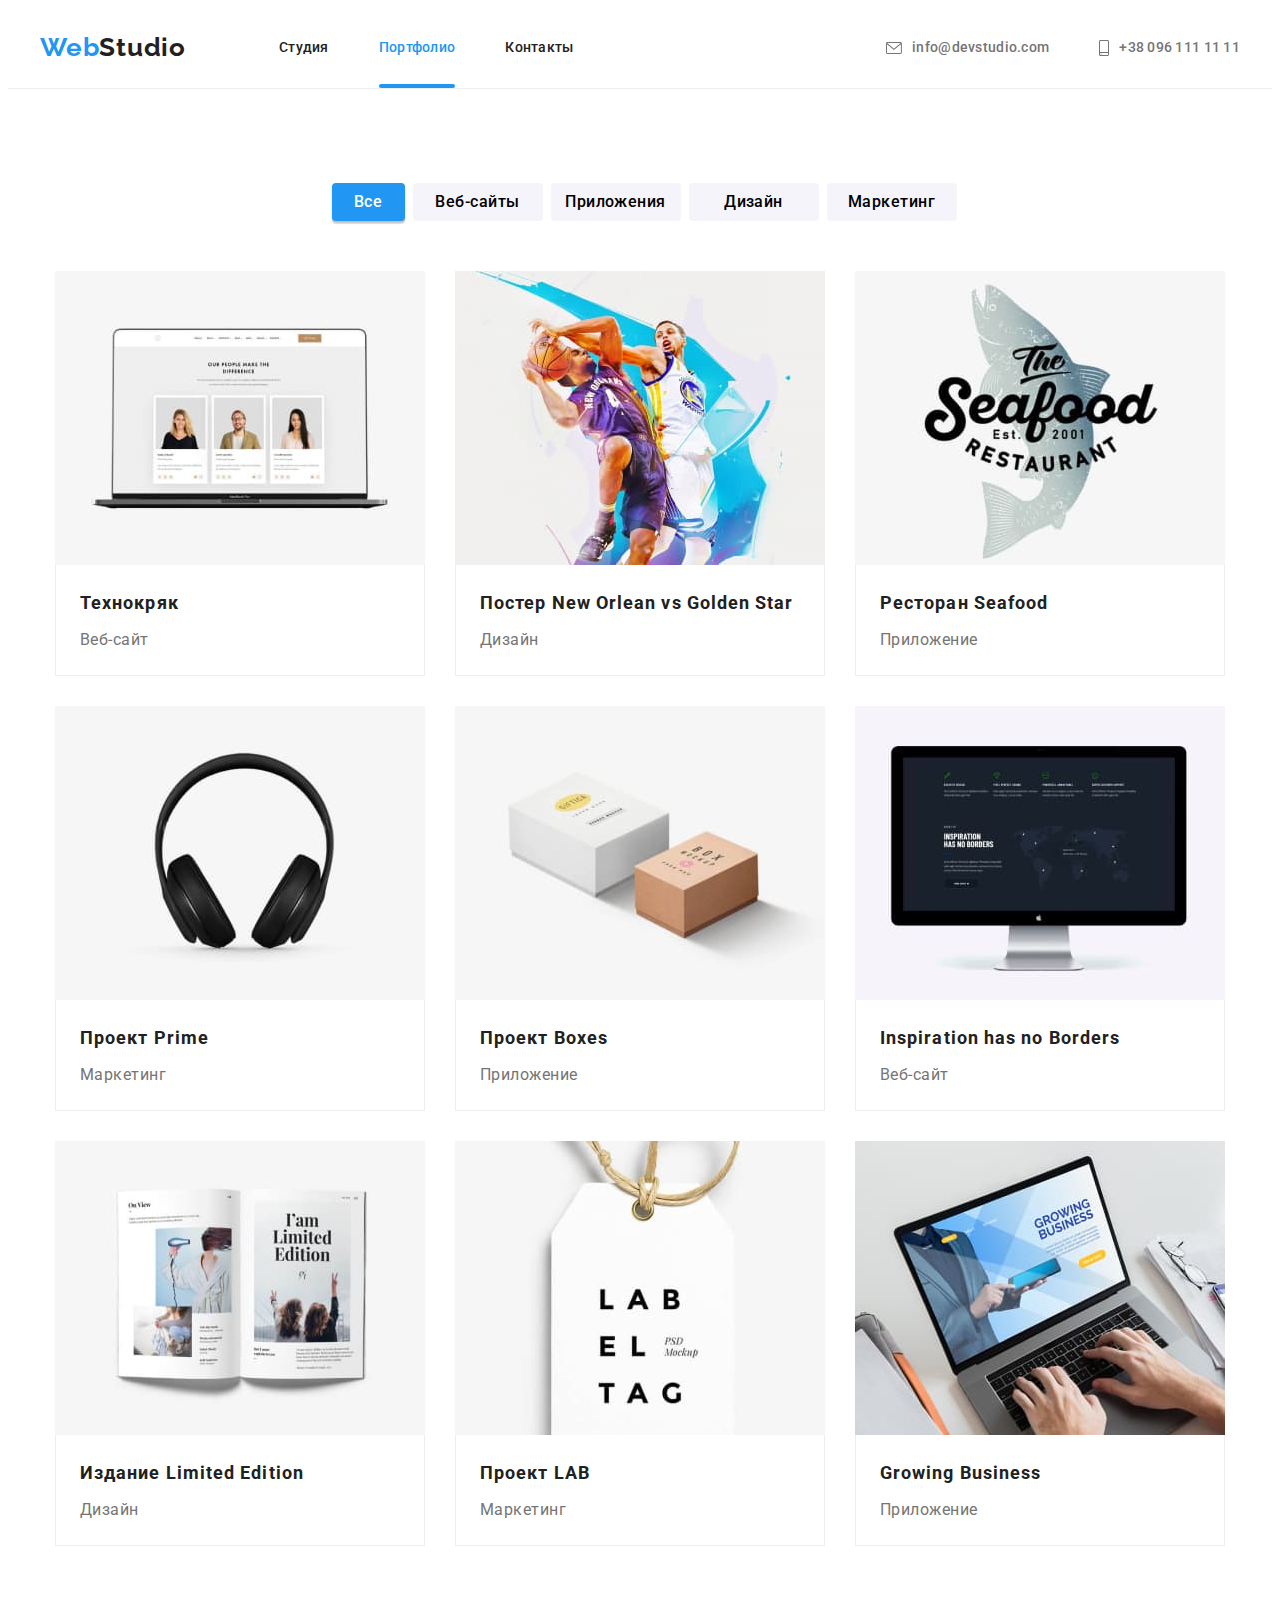
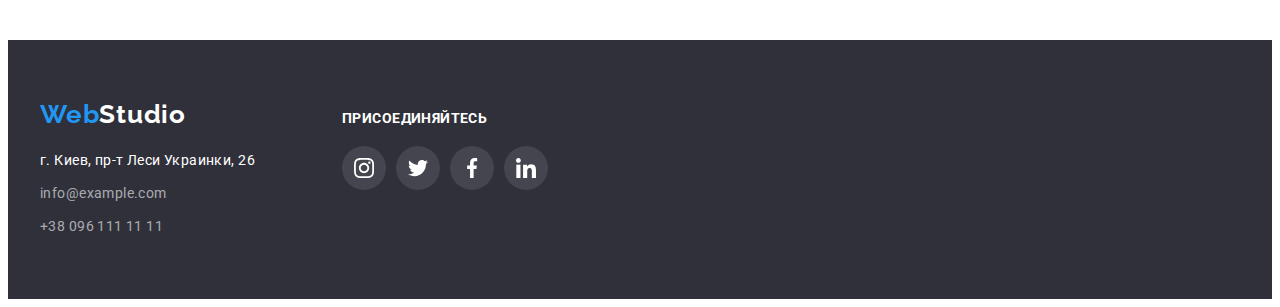
==== commit a06a8bc1: "правки дз5" ====
--- a/portfolio.html
+++ b/portfolio.html
@@ -21,6 +21,7 @@
       rel="stylesheet"
       href="https://cdnjs.cloudflare.com/ajax/libs/animate.css/4.1.1/animate.min.css"
     />
+    <link href="https://unpkg.com/aos@2.3.1/dist/aos.css" rel="stylesheet" />
     <link rel="stylesheet" href="./css/styles.css" />
     <title>Portfolio</title>
   </head>
@@ -345,5 +346,11 @@
         </div>
       </div>
     </footer>
+    <script src="https://unpkg.com/aos@2.3.1/dist/aos.js"></script>
+    <script>
+      AOS.init();
+    </script>
+
+    <script src="./js/modal.js"></script>
   </body>
 </html>
--- a/css/styles.css
+++ b/css/styles.css
@@ -109,7 +109,6 @@
   display: flex;
   position: relative;
   align-items: flex-end;
-  transition: color 250ms cubic-bezier(0.4, 0, 0.2, 1);
 }
 
 .header-nav-links > .link {
@@ -120,7 +119,6 @@
   letter-spacing: 0.02em;
   color: var(--primary-text-color);
   transition: color 250ms cubic-bezier(0.4, 0, 0.2, 1);
-
   padding-top: 32px;
   padding-bottom: 32px;
 }
@@ -140,17 +138,15 @@
   color: var(--accent-color);
 }
 
-.header-nav-links::after {
+.link.current::after {
   position: absolute;
   display: block;
   content: '';
+  bottom: 0;
+  width: 100%;
   height: 4px;
   border-radius: 2px;
   background-color: var(--accent-color);
-}
-.header-nav-links:hover::after,
-.header-nav-links:focus::after {
-  width: 100%;
 }
 
 .header-contacts {
@@ -346,7 +342,10 @@
   text-transform: uppercase;
   background-color: rgba(47, 48, 58, 0.8);
   color: var(--primary-white-color);
-  padding: 27px;
+  display: flex;
+  justify-content: center;
+  align-items: center;
+  height: 70px;
   width: 370px;
 }
 
@@ -460,10 +459,6 @@
 
 .customers-list {
   display: flex;
-  list-style: none;
-  padding: 0;
-  margin: 0;
-  justify-content: center;
 }
 
 .customers-image + .customers-image {
@@ -471,24 +466,32 @@
 }
 
 .customers-link {
+  position: relative;
   width: 170px;
   height: 92px;
   background-color: var(--primary-white-color);
-  transition: color 250ms cubic-bezier(0.4, 0, 0.2, 1);
   display: flex;
   justify-content: center;
   align-items: center;
   fill: #afb1b8;
-
   border: 1px solid #afb1b8;
-  box-sizing: border-box;
   border-radius: 4px;
+  transform: scale(1);
+  transition: transform 250ms cubic-bezier(0.4, 0, 0.2, 1);
+}
+
+.customers-link::before {
+  position: absolute;
+  display: block;
+  content: '';
 }
 
 .customers-link:hover,
 .customers-link:focus {
   background-color: var(--primary-white-color);
   fill: var(--accent-color);
+  border-color: var(--accent-color);
+  transform: scale(0.9);
 }
 
 /*--------------------------------Footer--------------------------------*/
@@ -689,7 +692,8 @@
     1px 4px 6px rgba(0, 0, 0, 0.16);
 }
 
-.progect-img-item:hover .progect-top-text {
+.progect-img-item:hover .progect-top-text,
+.progect-img-item:focus .progect-top-text {
   transform: translateY(0%);
 }
 
@@ -764,14 +768,15 @@
 
 .modal-close-btn {
   position: absolute;
-  top: 10px;
-  right: 10px;
+  top: 8px;
+  right: 8px;
   width: 30px;
   height: 30px;
   background: var(--primary-white-color);
   border: 1px solid rgba(0, 0, 0, 0.1);
-  box-sizing: border-box;
   border-radius: 50%;
+  display: flex;
+  align-items: center;
 }
 
 .is-hidden {
